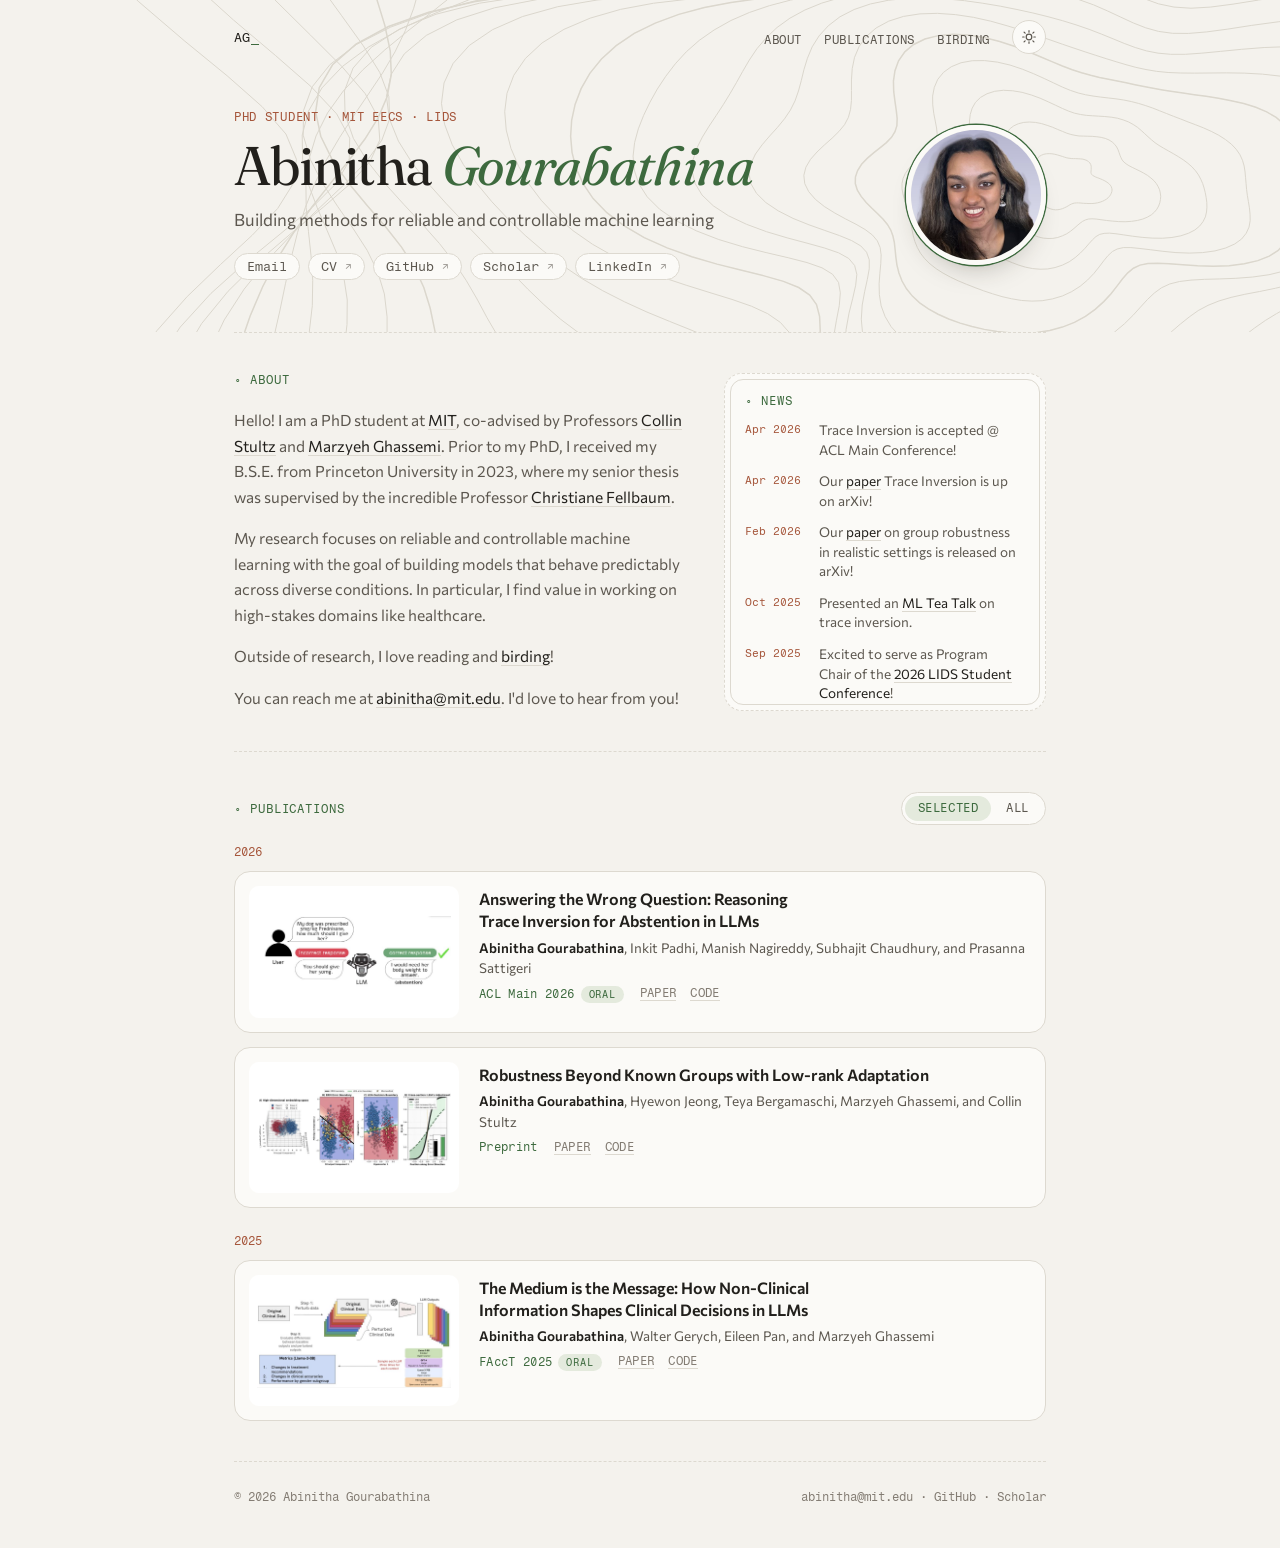
==== index.html @ 2f0c94cb "Update personal introduction in index.html" ====
<!DOCTYPE html>
<html lang="en">
<head>
  <meta charset="UTF-8" />
  <meta name="viewport" content="width=device-width, initial-scale=1" />
  <title>Abinitha Gourabathina | Hello and Welcome!</title>
  <meta name="description" content="Abinitha Gourabathina is a PhD student at MIT EECS working on reliable and controllable machine learning — building models that behave predictably and can be steered toward safe, well-specified outcomes in high-stakes domains." />
  <meta name="keywords" content="Abinitha Gourabathina, MIT EECS, PhD student, machine learning, LLM safety, healthcare AI, trustworthy ML, MIT LIDS, generative models" />
  <meta name="author" content="Abinitha Gourabathina" />
  <meta name="google-site-verification" content="OJ9WMqnpFjQ2UeB4skqmiUvm7_lw3fs5hfuZdDC6cYM" />
  <meta property="og:type" content="website" />
  <meta property="og:url" content="https://abinithago.github.io/" />
  <meta property="og:title" content="Abinitha Gourabathina | Hello and Welcome!" />
  <meta property="og:description" content="PhD student at MIT EECS working on trustworthy machine learning and reliable generation." />
  <meta property="og:image" content="https://abinithago.github.io/assets/files/profile2.png" />
  <meta property="twitter:card" content="summary_large_image" />
  <meta property="twitter:url" content="https://abinithago.github.io/" />
  <meta property="twitter:title" content="Abinitha Gourabathina | Hello and Welcome!" />
  <meta property="twitter:description" content="PhD student at MIT EECS working on trustworthy machine learning and reliable generation." />
  <meta property="twitter:image" content="https://abinithago.github.io/assets/files/profile2.png" />
  <meta name="theme-color" content="#f4f2ed" media="(prefers-color-scheme: light)" />
  <meta name="theme-color" content="#1c1b18" media="(prefers-color-scheme: dark)" />
  <link rel="canonical" href="https://abinithago.github.io/" />
  <link rel="sitemap" type="application/xml" href="https://abinithago.github.io/sitemap.xml" />

  <script>try { var t = localStorage.getItem('theme'); if (t === 'dark' || t === 'light') document.documentElement.setAttribute('data-theme', t); } catch (e) {}</script>

  <link rel="preconnect" href="https://fonts.googleapis.com" />
  <link rel="preconnect" href="https://fonts.gstatic.com" crossorigin />
  <link href="https://fonts.googleapis.com/css2?family=Fraunces:ital,opsz,wght@0,9..144,400;1,9..144,400&family=Commissioner:wght@400;500;600&family=Fragment+Mono&display=swap" rel="stylesheet" />
  <link rel="stylesheet" href="assets/css/fieldnotes.css" />

  <style>
    /* Layout: single 880px column. Contour-map hero, about + framed news log, then publications with a Selected / All switch. */
    body { overflow-x: clip; }
    .wrap { max-width: 860px; margin: 0 auto; padding-inline: clamp(16px, 4vw, 24px); }

    /* ----- Nav ----- */
    .s-nav { display: flex; justify-content: space-between; align-items: center; gap: 16px; padding-block: 20px; position: relative; z-index: 2; }
    .logo { font-family: var(--f-mono); font-size: 12.5px; font-weight: 500; letter-spacing: 0.02em; }
    .logo .cursor { color: var(--accent); animation: blink 1.1s step-end infinite; }
    @keyframes blink { 0%, 55% { opacity: 1; } 56%, 100% { opacity: 0; } }
    .nav-right { display: flex; align-items: center; gap: 22px; }
    .s-nav ul { display: flex; gap: 22px; list-style: none; margin: 0; padding: 0; }
    .s-nav ul a { font-family: var(--f-mono); font-size: 11.5px; letter-spacing: 0.05em; text-transform: uppercase; color: var(--muted); transition: color 0.15s; }
    .s-nav ul a:hover { color: var(--accent); }

    /* ----- Hero ----- */
    .hero { position: relative; display: grid; grid-template-columns: minmax(0, 1fr) auto; gap: 28px 40px; align-items: center; padding-block: 36px 52px; }
    .contours { position: absolute; top: -90px; left: 50%; width: 100vw; transform: translateX(-50%); height: calc(100% + 90px); z-index: 0; pointer-events: none; }
    .contours path { fill: none; stroke: var(--contour); stroke-width: 1; vector-effect: non-scaling-stroke; }
    .contours path.index { stroke-width: 1.5; }
    .hero-text { position: relative; z-index: 1; min-width: 0; }
    .role { font-family: var(--f-mono); font-size: 11.5px; letter-spacing: 0.06em; text-transform: uppercase; color: var(--wing); margin: 0 0 14px; }
    .hero h1 { font-family: var(--f-display); font-weight: var(--display-weight); letter-spacing: var(--display-tracking); font-size: calc(clamp(2.2rem, 5.6vw, 3.4rem) * var(--display-scale)); line-height: 1.02; margin: 0; text-wrap: balance; }
    .hero h1 em { font-style: var(--display-em); color: var(--accent); }
    .tagline { color: var(--muted); font-size: calc(17px * var(--body-scale)); line-height: 1.5; margin: 14px 0 20px; max-width: 32em; text-wrap: pretty; }
    .links { display: flex; flex-wrap: wrap; gap: 8px; font-family: var(--f-mono); font-size: 12.5px; }
    .links a { color: var(--muted); background: var(--surface); border: 1px solid var(--line); border-radius: 999px; padding: 5px 12px; transition: color 0.15s, border-color 0.15s; }
    .links a:hover { color: var(--accent); border-color: var(--accent); }
    .links .arr { font-size: 0.85em; opacity: 0.6; }
    .portrait { position: relative; z-index: 1; display: block; width: 140px; height: 140px; object-fit: cover; border-radius: 50%; border: 5px solid var(--surface); box-shadow: 0 0 0 1.5px var(--accent), 0 16px 30px -18px var(--shadow); }

    /* ----- Sections ----- */
    section { padding-block: 40px; border-top: 1.5px dashed var(--line); position: relative; z-index: 1; scroll-margin-top: 16px; }
    .label { font-family: var(--f-mono); font-size: 11.5px; font-weight: 500; letter-spacing: 0.08em; text-transform: uppercase; color: var(--accent); margin: 0 0 20px; }
    .label::before { content: "◦ "; }

    /* ----- About + News ----- */
    .about { display: grid; grid-template-columns: minmax(0, 1.4fr) minmax(0, 1fr); gap: 40px; align-items: start; }
    .about-text p { margin: 0 0 16px; color: var(--muted); font-size: calc(15.5px * var(--body-scale)); line-height: 1.65; max-width: 36em; }
    .about-text p:last-child { margin-bottom: 0; }
    .about-text a { color: var(--fg); border-bottom: 1px solid var(--line); transition: color 0.15s, border-color 0.15s; }
    .about-text a:hover { color: var(--accent); border-color: var(--accent); }

    /* Double frame: dashed outer border, solid hairline inset 5px inside it. */
    .news { position: relative; background: var(--surface); border: 1.5px dashed var(--line); border-radius: 18px; padding: 20px 20px 10px; }
    .news::before { content: ""; position: absolute; inset: 5px; border: 1px solid var(--line); border-radius: 13px; pointer-events: none; }
    .news .label { margin-bottom: 12px; }
    .news-list { list-style: none; margin: 0; padding: 0 6px 0 0; max-height: 320px; overflow-y: auto; scrollbar-width: thin; scrollbar-color: var(--line) transparent; }
    .news-list li { display: grid; grid-template-columns: 64px minmax(0, 1fr); gap: 10px; padding-block: 0 12px; font-size: calc(13.5px * var(--body-scale)); line-height: 1.45; color: var(--muted); }
    .news-list time { font-family: var(--f-note); font-size: calc(11px * var(--note-scale)); color: var(--wing); padding-top: 2px; white-space: nowrap; font-variant-numeric: tabular-nums; }
    .news-list a { color: var(--fg); border-bottom: 1px solid var(--line); }
    .news-list a:hover { color: var(--accent); border-color: var(--accent); }

    /* ----- Publications ----- */
    .pub-head { display: flex; flex-wrap: wrap; justify-content: space-between; align-items: center; gap: 12px; margin-bottom: 20px; }
    .pub-head .label { margin: 0; }
    .seg { display: inline-flex; gap: 2px; padding: 3px; background: var(--surface); border: 1px solid var(--line); border-radius: 999px; }
    .seg button { font: 500 11.5px/1 var(--f-mono); letter-spacing: 0.05em; text-transform: uppercase; color: var(--muted); background: transparent; border: 0; border-radius: 999px; padding: 7px 13px; cursor: pointer; transition: color 0.2s, background-color 0.2s; }
    .seg button:hover { color: var(--accent); }
    .seg button[aria-selected="true"] { background: var(--accent-soft); color: var(--accent); }
    .panel.is-entering { animation: panelIn 0.35s ease both; }
    @keyframes panelIn { from { opacity: 0; transform: translateY(6px); } to { opacity: 1; transform: none; } }

    .year { font-family: var(--f-note); font-size: calc(12px * var(--note-scale)); font-weight: 500; color: var(--wing); margin: 0 0 12px; font-variant-numeric: tabular-nums; }
    .pub-year + .pub-year { margin-top: 26px; }
    .cards { list-style: none; margin: 0; padding: 0; display: grid; gap: 14px; }
    .card { display: grid; grid-template-columns: 210px minmax(0, 1fr); gap: 20px; align-items: start; background: var(--surface); border: 1px solid var(--line); border-radius: 16px; padding: 14px; transition: border-color 0.2s, transform 0.2s; }
    .card:hover { border-color: var(--accent); transform: translateY(-2px); }
    .plate { margin: 0; background: var(--plate); border-radius: 10px; aspect-ratio: 16 / 10; max-width: 100%; display: grid; place-items: center; padding: 8px; overflow: hidden; }
    .plate img { width: 100%; height: 100%; object-fit: contain; filter: brightness(var(--plate-dim)); transition: transform 0.35s ease; }
    .card:hover .plate img { transform: scale(1.035); }
    .pub-title { font-family: var(--f-body); font-size: calc(16px * var(--body-scale)); font-weight: 600; line-height: 1.35; margin: 2px 0 6px; text-wrap: balance; }
    .authors { margin: 0 0 8px; color: var(--muted); font-size: calc(13.5px * var(--body-scale)); line-height: 1.5; }
    .authors b { color: var(--fg); font-weight: 600; }
    .meta { display: flex; flex-wrap: wrap; align-items: center; gap: 6px 16px; font-family: var(--f-mono); font-size: 11.5px; letter-spacing: 0.03em; }
    .venue { color: var(--accent); }
    .oral { font-size: 10px; text-transform: uppercase; letter-spacing: 0.08em; color: var(--accent); background: var(--accent-soft); padding: 2px 8px; border-radius: 999px; margin-left: 6px; }
    .pub-links { display: flex; gap: 14px; text-transform: uppercase; }
    .pub-links a { color: var(--faint); border-bottom: 1px solid var(--line); transition: color 0.15s, border-color 0.15s; }
    .pub-links a:hover { color: var(--accent); border-color: var(--accent); }

    .pub-list { list-style: none; margin: 0; padding: 0; }
    .pub-list li { display: grid; grid-template-columns: 64px minmax(0, 1fr); gap: 10px; padding-block: 14px; }
    .pub-list li + li { border-top: 1px solid var(--line); }
    .pub-list li:first-child { padding-top: 0; }
    .pub-list .yr { font-family: var(--f-note); font-size: calc(12px * var(--note-scale)); color: var(--wing); padding-top: 3px; font-variant-numeric: tabular-nums; }
    .pub-list .pub-title { font-size: calc(15px * var(--body-scale)); margin-top: 0; }

    /* ----- Footer ----- */
    footer { display: flex; flex-wrap: wrap; justify-content: space-between; gap: 8px 20px; padding-block: 28px 44px; border-top: 1.5px dashed var(--line); font-family: var(--f-mono); font-size: 11.5px; color: var(--faint); }
    footer a:hover { color: var(--accent); }

    @media (max-width: 720px) {
      .about { grid-template-columns: 1fr; }
    }
    @media (max-width: 600px) {
      .hero { grid-template-columns: 1fr; align-items: start; padding-block: 20px 40px; }
      .portrait { order: -1; width: 108px; height: 108px; }
      .card { grid-template-columns: 1fr; gap: 12px; }
      .nav-right, .s-nav ul { gap: 14px; }
      .pub-list li { grid-template-columns: 1fr; gap: 4px; }
      .pub-list .yr:empty { display: none; }
    }
  </style>

  <script type="application/ld+json">
  {
    "@context": "https://schema.org",
    "@type": "Person",
    "name": "Abinitha Gourabathina",
    "url": "https://abinithago.github.io",
    "image": "https://abinithago.github.io/assets/files/profile2.png",
    "jobTitle": "PhD Student",
    "worksFor": { "@type": "Organization", "name": "MIT EECS", "url": "https://www.eecs.mit.edu/" },
    "alumniOf": { "@type": "Organization", "name": "Princeton University" },
    "email": "abinitha@mit.edu",
    "sameAs": ["https://github.com/abinithago", "https://scholar.google.com/citations?user=AuBFq6AAAAAJ&hl=en", "https://www.linkedin.com/in/abinithag"],
    "description": "PhD student at MIT EECS working on reliable and controllable machine learning, with a focus on model robustness, controlled generation, and LLM failure modes in high-stakes domains."
  }
  </script>
</head>
<body>
  <div class="wrap">
    <header class="s-nav">
      <a href="/" class="logo">AG<span class="cursor">_</span></a>
      <div class="nav-right">
        <nav aria-label="Site">
          <ul>
            <li><a href="#about">About</a></li>
            <li><a href="#publications">Publications</a></li>
            <li><a href="/birds">Birding</a></li>
          </ul>
        </nav>
        <button type="button" class="theme-toggle" aria-label="Switch to dark mode" aria-pressed="false">
          <svg class="sun" viewBox="0 0 24 24" fill="none" stroke="currentColor" stroke-width="1.8" stroke-linecap="round" aria-hidden="true"><circle cx="12" cy="12" r="4.2"/><path d="M12 2.5v2.2M12 19.3v2.2M4.6 4.6l1.6 1.6M17.8 17.8l1.6 1.6M2.5 12h2.2M19.3 12h2.2M4.6 19.4l1.6-1.6M17.8 6.2l1.6-1.6"/></svg>
          <svg class="moon" viewBox="0 0 24 24" fill="none" stroke="currentColor" stroke-width="1.8" stroke-linejoin="round" aria-hidden="true"><path d="M20 14.6A8.2 8.2 0 0 1 9.4 4a8.2 8.2 0 1 0 10.6 10.6Z"/></svg>
        </button>
      </div>
    </header>

    <div class="hero">
      <svg class="contours" id="contours" viewBox="0 0 1000 460" preserveAspectRatio="xMidYMid slice" aria-hidden="true"></svg>
      <div class="hero-text">
        <p class="role">PhD Student · MIT EECS · LIDS</p>
        <h1>Abinitha <em>Gourabathina</em></h1>
        <p class="tagline">Building methods for reliable and controllable machine learning</p>
        <div class="links">
          <a href="mailto:abinitha@mit.edu">Email</a>
          <a href="assets/files/CV.pdf" target="_blank" rel="noopener">CV <span class="arr">↗</span></a>
          <a href="https://github.com/abinithago" target="_blank" rel="noopener">GitHub <span class="arr">↗</span></a>
          <a href="https://scholar.google.com/citations?user=AuBFq6AAAAAJ&amp;hl=en" target="_blank" rel="noopener">Scholar <span class="arr">↗</span></a>
          <a href="https://www.linkedin.com/in/abinithag" target="_blank" rel="noopener">LinkedIn <span class="arr">↗</span></a>
        </div>
      </div>
      <img class="portrait" src="assets/files/thumbs/profile.jpg" alt="Portrait of Abinitha Gourabathina" width="168" height="168" />
    </div>

    <main>
      <section id="about">
        <div class="about">
          <div class="about-text">
            <h2 class="label">About</h2>
            <p>
              Hello! I am a PhD student at
              <a href="https://mit.edu/" target="_blank" rel="noopener">MIT</a>, co-advised by Professors <a href="https://cb.mit.edu/" target="_blank" rel="noopener">Collin Stultz</a> and 
              <a href="https://healthyml.org/" target="_blank" rel="noopener">Marzyeh Ghassemi</a>. Prior to my PhD, I received my B.S.E. from Princeton University in 2023, where my senior thesis was supervised by the incredible Professor
              <a href="https://www.cs.princeton.edu/~fellbaum/" target="_blank" rel="noopener">Christiane Fellbaum</a>.
            </p>
            <p>
              My research focuses on reliable and controllable machine learning with the goal of building models that behave predictably across diverse conditions. In particular, I find value in working on high-stakes domains like healthcare.
            </p>
            <p>
              Outside of research, I love reading and <a href="/birds">birding</a>!
            </p>
            <p>You can reach me at <a href="mailto:abinitha@mit.edu">abinitha@mit.edu</a>. I'd love to hear from you!</p>
          </div>
          <aside class="news">
            <h2 class="label">News</h2>
            <ol class="news-list">
              <li><time>Apr 2026</time><span>Trace Inversion is accepted @ ACL Main Conference!</span></li>
              <li><time>Apr 2026</time><span>Our <a href="https://arxiv.org/abs/2604.02230" target="_blank" rel="noopener">paper</a> Trace Inversion is up on arXiv!</span></li>
              <li><time>Feb 2026</time><span>Our <a href="https://arxiv.org/abs/2602.06924" target="_blank" rel="noopener">paper</a> on group robustness in realistic settings is released on arXiv!</span></li>
              <li><time>Oct 2025</time><span>Presented an <a href="https://www.csail.mit.edu/taxonomy/term/417" target="_blank" rel="noopener">ML Tea Talk</a> on trace inversion.</span></li>
              <li><time>Sep 2025</time><span>Excited to serve as Program Chair of the <a href="https://lidsconf.mit.edu/2026/" target="_blank" rel="noopener">2026 LIDS Student Conference</a>!</span></li>
              <li><time>Aug 2025</time><span>Completed my summer internship at IBM Research!</span></li>
              <li><time>Jun 2025</time><span>Our work is covered by <a href="https://news.mit.edu/2025/llms-factor-unrelated-information-when-recommending-medical-treatments-0623" target="_blank" rel="noopener">MIT News</a> and other <a href="https://www.usnews.com/news/health-news/articles/2025-06-26/typos-slang-trip-up-ai-medical-assessments" target="_blank" rel="noopener">press</a>.</span></li>
              <li><time>Jun 2025</time><span>Presented at FAccT '25!</span></li>
              <li><time>Jun 2025</time><span><a href="https://arxiv.org/abs/2506.17163" target="_blank" rel="noopener">Paper</a> released on arXiv!</span></li>
              <li><time>May 2025</time><span>Excited to join the AIES PC!</span></li>
              <li><time>May 2025</time><span>MedPerturb project <a href="https://medperturb.csail.mit.edu/" target="_blank" rel="noopener">website</a> online!</span></li>
              <li><time>Apr 2025</time><span>Presented @ the MIT EECS Town Hall for <a href="https://computing.mit.edu/cross-cutting/social-and-ethical-responsibilities-of-computing/SERC" target="_blank" rel="noopener">SERC</a>.</span></li>
              <li><time>Apr 2025</time><span>Paper accepted to FAccT '25!</span></li>
              <li><time>Apr 2025</time><span>Presented @ the MIT <a href="https://imes.mit.edu/" target="_blank" rel="noopener">IMES</a> Seminar Series.</span></li>
              <li><time>Aug 2024</time><span>Started my PhD at MIT!</span></li>
            </ol>
          </aside>
        </div>
      </section>

      <section id="publications">
        <div class="pub-head">
          <h2 class="label">Publications</h2>
          <div class="seg" role="tablist" aria-label="Publication view">
            <button type="button" role="tab" id="tab-selected" aria-controls="pubs-selected" aria-selected="true">Selected</button>
            <button type="button" role="tab" id="tab-all" aria-controls="pubs-all" aria-selected="false" tabindex="-1">All</button>
          </div>
        </div>

        <div class="panel" id="pubs-selected" role="tabpanel" aria-labelledby="tab-selected">
          <div class="pub-year">
            <h3 class="year">2026</h3>
            <ul class="cards">
              <li class="card">
                <figure class="plate"><img src="assets/files/thumbs/trace.jpg" alt="Trace inversion overview figure" loading="lazy" /></figure>
                <div>
                  <h4 class="pub-title">Answering the Wrong Question: Reasoning Trace Inversion for Abstention in LLMs</h4>
                  <p class="authors"><b>Abinitha Gourabathina</b>, Inkit Padhi, Manish Nagireddy, Subhajit Chaudhury, and Prasanna Sattigeri</p>
                  <div class="meta"><span class="venue">ACL Main 2026<span class="oral">Oral</span></span>
                    <span class="pub-links"><a href="https://arxiv.org/abs/2604.02230" target="_blank" rel="noopener">Paper</a><a href="https://github.com/abinithago/trace-inversion" target="_blank" rel="noopener">Code</a></span></div>
                </div>
              </li>
              <li class="card">
                <figure class="plate"><img src="assets/files/thumbs/leia.jpg" alt="LEIA decision boundary figure" loading="lazy" /></figure>
                <div>
                  <h4 class="pub-title">Robustness Beyond Known Groups with Low-rank Adaptation</h4>
                  <p class="authors"><b>Abinitha Gourabathina</b>, Hyewon Jeong, Teya Bergamaschi, Marzyeh Ghassemi, and Collin Stultz</p>
                  <div class="meta"><span class="venue">Preprint</span>
                    <span class="pub-links"><a href="https://arxiv.org/abs/2602.06924" target="_blank" rel="noopener">Paper</a><a href="https://github.com/abinithago/LEIA" target="_blank" rel="noopener">Code</a></span></div>
                </div>
              </li>
            </ul>
          </div>
          <div class="pub-year">
            <h3 class="year">2025</h3>
            <ul class="cards">
              <li class="card">
                <figure class="plate"><img src="assets/files/thumbs/medium.jpg" alt="Perturbation pipeline figure" loading="lazy" /></figure>
                <div>
                  <h4 class="pub-title">The Medium is the Message: How Non-Clinical Information Shapes Clinical Decisions in LLMs</h4>
                  <p class="authors"><b>Abinitha Gourabathina</b>, Walter Gerych, Eileen Pan, and Marzyeh Ghassemi</p>
                  <div class="meta"><span class="venue">FAccT 2025<span class="oral">Oral</span></span>
                    <span class="pub-links"><a href="https://dl.acm.org/doi/10.1145/3715275.3732121" target="_blank" rel="noopener">Paper</a><a href="https://github.com/abinithago/medium-is-message" target="_blank" rel="noopener">Code</a></span></div>
                </div>
              </li>
            </ul>
          </div>
        </div>

        <div class="panel" id="pubs-all" role="tabpanel" aria-labelledby="tab-all" hidden>
          <ol class="pub-list">
            <li>
              <span class="yr">2026</span>
              <div>
                <h4 class="pub-title">Answering the Wrong Question: Reasoning Trace Inversion for Abstention in LLMs</h4>
                <p class="authors"><b>Abinitha Gourabathina</b>, Inkit Padhi, Manish Nagireddy, Subhajit Chaudhury, and Prasanna Sattigeri</p>
                <div class="meta"><span class="venue">ACL Main 2026<span class="oral">Oral</span></span>
                  <span class="pub-links"><a href="https://arxiv.org/abs/2604.02230" target="_blank" rel="noopener">Paper</a><a href="https://github.com/abinithago/trace-inversion" target="_blank" rel="noopener">Code</a></span></div>
              </div>
            </li>
            <li>
              <span class="yr"></span>
              <div>
                <h4 class="pub-title">Robustness Beyond Known Groups with Low-rank Adaptation</h4>
                <p class="authors"><b>Abinitha Gourabathina</b>, Hyewon Jeong, Teya Bergamaschi, Marzyeh Ghassemi, and Collin Stultz</p>
                <div class="meta"><span class="venue">Preprint, 2026</span>
                  <span class="pub-links"><a href="https://arxiv.org/abs/2602.06924" target="_blank" rel="noopener">Paper</a><a href="https://github.com/abinithago/LEIA" target="_blank" rel="noopener">Code</a></span></div>
              </div>
            </li>
            <li>
              <span class="yr">2025</span>
              <div>
                <h4 class="pub-title">The MedPerturb Dataset: What Non-Content Perturbations Reveal About Human and Clinical LLM Decision Making</h4>
                <p class="authors"><b>Abinitha Gourabathina</b>, Yuexing Hao, Walter Gerych, and Marzyeh Ghassemi</p>
                <div class="meta"><span class="venue">Preprint, 2025</span>
                  <span class="pub-links"><a href="https://arxiv.org/abs/2506.17163" target="_blank" rel="noopener">Paper</a><a href="https://medperturb.csail.mit.edu/" target="_blank" rel="noopener">Website</a><a href="https://github.com/abinithago/MedPerturb" target="_blank" rel="noopener">Code</a></span></div>
              </div>
            </li>
            <li>
              <span class="yr"></span>
              <div>
                <h4 class="pub-title">The Medium is the Message: How Non-Clinical Information Shapes Clinical Decisions in LLMs</h4>
                <p class="authors"><b>Abinitha Gourabathina</b>, Walter Gerych, Eileen Pan, and Marzyeh Ghassemi</p>
                <div class="meta"><span class="venue">FAccT 2025<span class="oral">Oral</span></span>
                  <span class="pub-links"><a href="https://dl.acm.org/doi/10.1145/3715275.3732121" target="_blank" rel="noopener">Paper</a><a href="https://github.com/abinithago/medium-is-message" target="_blank" rel="noopener">Code</a></span></div>
              </div>
            </li>
            <li>
              <span class="yr">2023</span>
              <div>
                <h4 class="pub-title">PanDa Game: Optimized Privacy-Preserving Publishing of Individual-Level Pandemic Data Based on a Game Theoretic Model</h4>
                <p class="authors"><b>Abinitha Gourabathina</b>, Zhiyu Wan, J. Thomas Brown, Chao Yan, and Bradley A. Malin</p>
                <div class="meta"><span class="venue">IEEE Transactions on NanoBioscience, 2023</span>
                  <span class="pub-links"><a href="https://ieeexplore.ieee.org/abstract/document/10146322" target="_blank" rel="noopener">Paper</a><a href="https://github.com/zhywan/covid19-privacy-game" target="_blank" rel="noopener">Code</a></span></div>
              </div>
            </li>
            <li>
              <span class="yr"></span>
              <div>
                <h4 class="pub-title">What seems to be the problem? Stigmatizing language in patient medical notes</h4>
                <p class="authors"><b>Abinitha Gourabathina</b></p>
                <div class="meta"><span class="venue">Princeton University Senior Thesis, 2023</span>
                  <span class="pub-links"><a href="assets/files/senior_thesis.pdf" target="_blank" rel="noopener">Paper</a></span></div>
              </div>
            </li>
            <li>
              <span class="yr">2022</span>
              <div>
                <h4 class="pub-title">PanDa Game: Optimized Privacy-Preserving Publishing of Individual-Level Pandemic Data Based on a Game Theoretic Model</h4>
                <p class="authors"><b>Abinitha Gourabathina</b>, Zhiyu Wan, J. Thomas Brown, Chao Yan, and Bradley A. Malin</p>
                <div class="meta"><span class="venue">IEEE BIBM 2022</span>
                  <span class="pub-links"><a href="https://ieeexplore.ieee.org/abstract/document/9995513" target="_blank" rel="noopener">Paper</a></span></div>
              </div>
            </li>
          </ol>
        </div>
      </section>
    </main>

    <footer>
      <span>&copy; 2026 Abinitha Gourabathina</span>
      <span><a href="mailto:abinitha@mit.edu">abinitha@mit.edu</a> · <a href="https://github.com/abinithago" target="_blank" rel="noopener">GitHub</a> · <a href="https://scholar.google.com/citations?user=AuBFq6AAAAAJ&amp;hl=en" target="_blank" rel="noopener">Scholar</a></span>
    </footer>
  </div>

  <script src="assets/js/theme.js"></script>
  <script>
    (function () {
      // Topographic contour lines behind the hero. Drawn once as SVG so the
      // stroke color follows the theme tokens and fades with everything else.
      var svg = document.getElementById('contours');
      if (svg) {
        var ns = 'http://www.w3.org/2000/svg';
        var cx = 830, cy = 250;
        for (var k = 1; k <= 24; k++) {
          var d = '';
          for (var i = 0; i <= 120; i++) {
            var a = (i / 120) * Math.PI * 2;
            var wob = 1 + 0.16 * Math.sin(3 * a + k * 0.35) + 0.09 * Math.sin(5 * a - k * 0.22) + 0.05 * Math.cos(7 * a + k * 0.5);
            var r = 24 * k * wob;
            d += (i ? 'L' : 'M') + (cx + Math.cos(a) * r * 1.4).toFixed(1) + ' ' + (cy + Math.sin(a) * r * 0.85).toFixed(1);
          }
          var p = document.createElementNS(ns, 'path');
          p.setAttribute('d', d + 'Z');
          if (k % 5 === 0) p.setAttribute('class', 'index');
          svg.appendChild(p);
        }
      }

      // Keep the address bar clean: in-page links scroll without adding #about etc.,
      // and an old /index.html or #hash address is tidied to the bare site URL.
      var smooth = window.matchMedia('(prefers-reduced-motion: reduce)').matches ? 'auto' : 'smooth';
      function cleanUrl() {
        if (location.pathname !== '/' || location.hash) history.replaceState(null, '', '/');
      }
      document.querySelectorAll('a[href^="#"], a.logo').forEach(function (a) {
        a.addEventListener('click', function (e) {
          var id = a.getAttribute('href').replace(/^\/?#?/, '');
          var target = id ? document.getElementById(id) : null;
          if (id && !target) return;
          e.preventDefault();
          if (target) target.scrollIntoView({ behavior: smooth, block: 'start' });
          else window.scrollTo({ top: 0, behavior: smooth });
          cleanUrl();
        });
      });
      if (/\/index\.html$/.test(location.pathname) || location.hash) {
        var landing = location.hash ? document.getElementById(location.hash.slice(1)) : null;
        if (landing) window.requestAnimationFrame(function () { landing.scrollIntoView({ block: 'start' }); });
        cleanUrl();
      }

      // Selected / All publications.
      var tabs = Array.prototype.slice.call(document.querySelectorAll('.seg [role="tab"]'));
      function show(tab) {
        tabs.forEach(function (t) {
          var on = t === tab;
          t.setAttribute('aria-selected', String(on));
          t.tabIndex = on ? 0 : -1;
          var panel = document.getElementById(t.getAttribute('aria-controls'));
          panel.hidden = !on;
          if (on) {
            panel.classList.remove('is-entering');
            void panel.offsetWidth;
            panel.classList.add('is-entering');
          }
        });
      }
      tabs.forEach(function (t, i) {
        t.addEventListener('click', function () { show(t); });
        t.addEventListener('keydown', function (e) {
          if (e.key !== 'ArrowRight' && e.key !== 'ArrowLeft') return;
          var next = tabs[(i + (e.key === 'ArrowRight' ? 1 : tabs.length - 1)) % tabs.length];
          next.focus(); show(next);
        });
      });

      // Cap the News list so the framed box bottoms out with the About text.
      var aboutText = document.querySelector('.about-text');
      var news = document.querySelector('.news');
      var newsList = document.querySelector('.news-list');
      function syncNewsHeight() {
        if (!aboutText || !news || !newsList) return;
        if (window.matchMedia('(max-width: 720px)').matches) { newsList.style.maxHeight = ''; return; }
        var chrome = news.offsetHeight - newsList.offsetHeight;
        newsList.style.maxHeight = Math.max(aboutText.offsetHeight - chrome, 160) + 'px';
      }
      syncNewsHeight();
      window.addEventListener('resize', syncNewsHeight);
      if (document.fonts && document.fonts.ready) document.fonts.ready.then(syncNewsHeight);
    })();
  </script>
</body>
</html>
---- assets/css/fieldnotes.css ----
/* Field Notes (Fern & Clay palette, Botanical type): shared tokens, theme toggle and theme transition for index.html and birds.html.
   To change fonts site-wide, edit the --f-* tokens here and the Google Fonts <link> in each page. */

:root {
  --bg: #f4f2ed;
  --surface: #fbfaf7;
  --fg: #22201c;
  --muted: #5c574f;
  --faint: #837c73;
  --line: #ddd9d0;
  --accent: #3d6a3e;
  --accent-soft: #e4eadd;
  --wing: #a5553a;
  --contour: #dbd7cd;
  --plate: #ffffff;
  --plate-dim: 1;
  --shadow: rgba(45, 38, 28, 0.4);
  --glass: rgba(251, 250, 247, 0.86);

  --f-display: 'Fraunces', 'Iowan Old Style', Georgia, serif;
  --f-body: 'Commissioner', ui-sans-serif, system-ui, -apple-system, 'Segoe UI', sans-serif;
  --f-mono: 'Fragment Mono', 'IBM Plex Mono', ui-monospace, SFMono-Regular, Menlo, monospace;
  --f-note: var(--f-mono);     /* dates and years; can be a script face */
  --body-scale: 1;             /* optical size correction for the body face */
  --note-scale: 1;             /* bump to ~1.4 for a handwritten --f-note */
  --display-scale: 1;          /* size of the name in the hero */
  --display-weight: 400;
  --display-tracking: -0.025em;
  --display-em: italic;        /* style of the accented surname; 'normal' for faces without italics */
}

@media (prefers-color-scheme: dark) {
  :root:not([data-theme="light"]) {
    --bg: #1c1b18;
    --surface: #24231f;
    --fg: #ece8e0;
    --muted: #b2ab9f;
    --faint: #7e786e;
    --line: #36342e;
    --accent: #a8d199;
    --accent-soft: #262d21;
    --wing: #e3967a;
    --contour: #2b2a25;
    --plate: #f1efea;
    --plate-dim: 0.92;
    --shadow: rgba(0, 0, 0, 0.5);
    --glass: rgba(36, 35, 31, 0.86);
    color-scheme: dark;
  }
}
:root[data-theme="dark"] {
  --bg: #1c1b18;
  --surface: #24231f;
  --fg: #ece8e0;
  --muted: #b2ab9f;
  --faint: #7e786e;
  --line: #36342e;
  --accent: #a8d199;
  --accent-soft: #262d21;
  --wing: #e3967a;
  --contour: #2b2a25;
  --plate: #f1efea;
  --plate-dim: 0.92;
  --shadow: rgba(0, 0, 0, 0.5);
  --glass: rgba(36, 35, 31, 0.86);
  color-scheme: dark;
}

*, *::before, *::after { box-sizing: border-box; }
html { -webkit-text-size-adjust: 100%; }
body {
  margin: 0;
  background: var(--bg);
  color: var(--fg);
  font-family: var(--f-body);
  -webkit-font-smoothing: antialiased;
}
a { color: inherit; text-decoration: none; }
a:focus-visible, button:focus-visible, input:focus-visible { outline: 2px solid var(--accent); outline-offset: 3px; border-radius: 4px; }
::selection { background: var(--accent-soft); color: var(--accent); }

/* ---------- Theme toggle (sun/moon) ---------- */
.theme-toggle {
  position: relative;
  width: 34px;
  height: 34px;
  display: inline-grid;
  place-items: center;
  border-radius: 999px;
  border: 1px solid var(--line);
  background: var(--surface);
  color: var(--muted);
  cursor: pointer;
  padding: 0;
  transition: color 0.2s ease, border-color 0.2s ease;
}
.theme-toggle:hover { color: var(--accent); border-color: var(--accent); }
.theme-toggle svg { width: 16px; height: 16px; grid-area: 1 / 1; transition: transform 0.6s cubic-bezier(.2,.7,.2,1), opacity 0.4s ease; }
.theme-toggle .moon { opacity: 0; transform: rotate(-70deg) scale(0.6); }
:root[data-theme="dark"] .theme-toggle .sun { opacity: 0; transform: rotate(70deg) scale(0.6); }
:root[data-theme="dark"] .theme-toggle .moon { opacity: 1; transform: none; }
@media (prefers-color-scheme: dark) {
  :root:not([data-theme="light"]) .theme-toggle .sun { opacity: 0; transform: rotate(70deg) scale(0.6); }
  :root:not([data-theme="light"]) .theme-toggle .moon { opacity: 1; transform: none; }
}

/* ---------- Theme change ----------
   Preferred path: a View Transition. The old theme stays fully opaque underneath
   while the new theme fades in over it, so there is no washed-out midpoint where
   both are half transparent. Fallback: every color eases together. */
::view-transition-old(root) {
  animation: none;
}
::view-transition-new(root) {
  animation: theme-fade-in 0.6s cubic-bezier(.4, 0, .2, 1) both;
  mix-blend-mode: normal;
}
@keyframes theme-fade-in {
  from { opacity: 0; }
  to { opacity: 1; }
}
.theme-fading,
.theme-fading *,
.theme-fading *::before,
.theme-fading *::after {
  transition: background-color 0.5s cubic-bezier(.4, 0, .2, 1), color 0.5s cubic-bezier(.4, 0, .2, 1),
              border-color 0.5s cubic-bezier(.4, 0, .2, 1), fill 0.5s cubic-bezier(.4, 0, .2, 1),
              stroke 0.5s cubic-bezier(.4, 0, .2, 1), box-shadow 0.5s cubic-bezier(.4, 0, .2, 1) !important;
}

@media (prefers-reduced-motion: reduce) {
  *, *::before, *::after { animation: none !important; transition: none !important; }
  ::view-transition-old(root), ::view-transition-new(root) { animation: none !important; }
}
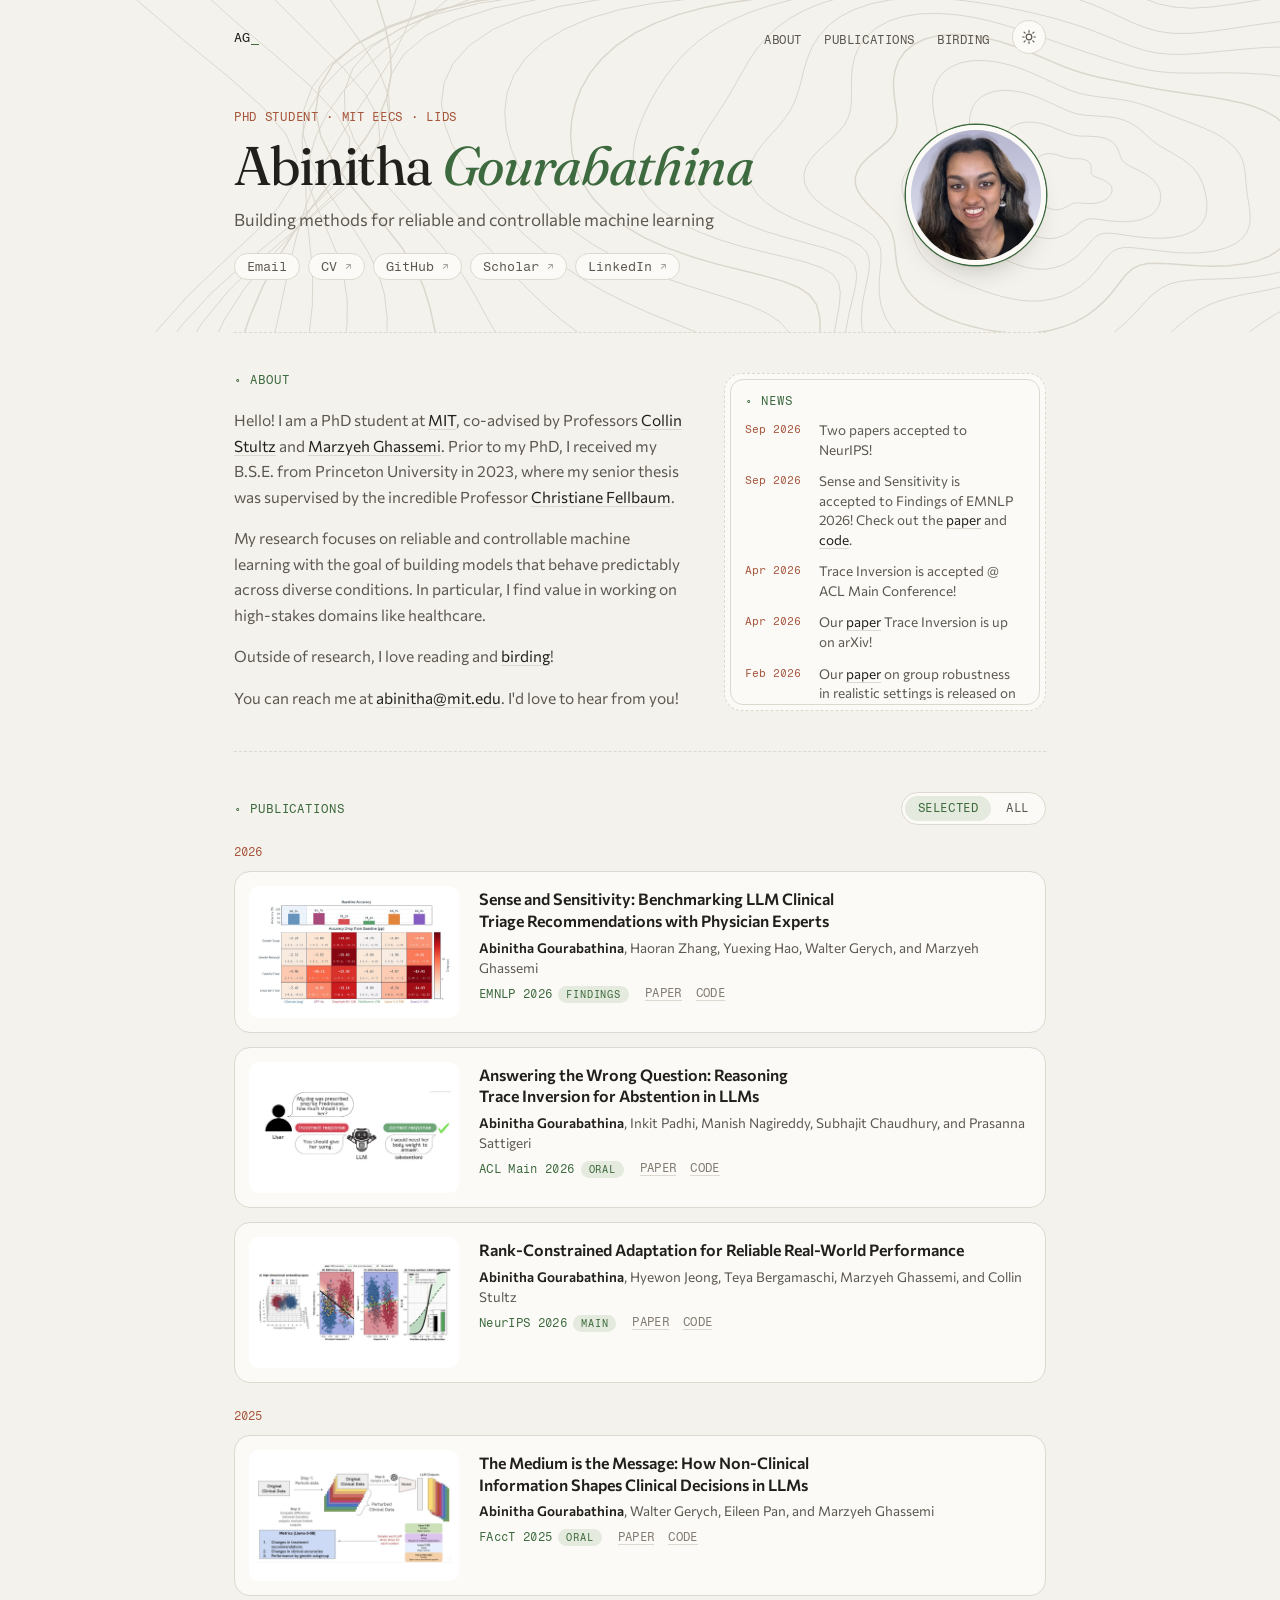
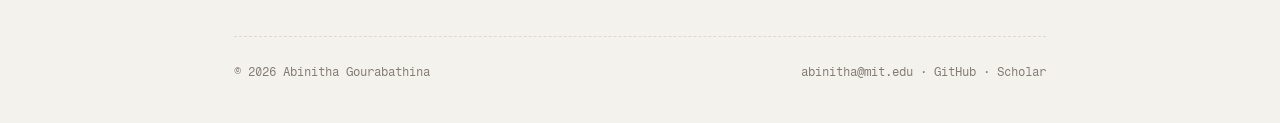
==== commit 0c7a03c4: "updated with recent papers" ====
--- a/index.html
+++ b/index.html
@@ -101,6 +101,8 @@
     .plate { margin: 0; background: var(--plate); border-radius: 10px; aspect-ratio: 16 / 10; max-width: 100%; display: grid; place-items: center; padding: 8px; overflow: hidden; }
     .plate img { width: 100%; height: 100%; object-fit: contain; filter: brightness(var(--plate-dim)); transition: transform 0.35s ease; }
     .card:hover .plate img { transform: scale(1.035); }
+    .card.no-thumb { grid-template-columns: minmax(0, 1fr); }
+    .card.no-thumb .plate { display: none; }
     .pub-title { font-family: var(--f-body); font-size: calc(16px * var(--body-scale)); font-weight: 600; line-height: 1.35; margin: 2px 0 6px; text-wrap: balance; }
     .authors { margin: 0 0 8px; color: var(--muted); font-size: calc(13.5px * var(--body-scale)); line-height: 1.5; }
     .authors b { color: var(--fg); font-weight: 600; }
@@ -209,6 +211,8 @@
           <aside class="news">
             <h2 class="label">News</h2>
             <ol class="news-list">
+              <li><time>Sep 2026</time><span>Two papers accepted to NeurIPS!</span></li>
+              <li><time>Sep 2026</time><span>Sense and Sensitivity is accepted to Findings of EMNLP 2026! Check out the <a href="https://arxiv.org/abs/2609.38600" target="_blank" rel="noopener">paper</a> and <a href="https://github.com/abinithago/Sen2Med" target="_blank" rel="noopener">code</a>.</span></li>
               <li><time>Apr 2026</time><span>Trace Inversion is accepted @ ACL Main Conference!</span></li>
               <li><time>Apr 2026</time><span>Our <a href="https://arxiv.org/abs/2604.02230" target="_blank" rel="noopener">paper</a> Trace Inversion is up on arXiv!</span></li>
               <li><time>Feb 2026</time><span>Our <a href="https://arxiv.org/abs/2602.06924" target="_blank" rel="noopener">paper</a> on group robustness in realistic settings is released on arXiv!</span></li>
@@ -243,6 +247,15 @@
             <h3 class="year">2026</h3>
             <ul class="cards">
               <li class="card">
+                <figure class="plate"><img src="assets/files/thumbs/sen2med.jpg" alt="Sense and Sensitivity overview figure" loading="lazy" onerror="this.closest('.card').classList.add('no-thumb')" /></figure>
+                <div>
+                  <h4 class="pub-title">Sense and Sensitivity: Benchmarking LLM Clinical Triage Recommendations with Physician Experts</h4>
+                  <p class="authors"><b>Abinitha Gourabathina</b>, Haoran Zhang, Yuexing Hao, Walter Gerych, and Marzyeh Ghassemi</p>
+                  <div class="meta"><span class="venue">EMNLP 2026<span class="oral">Findings</span></span>
+                    <span class="pub-links"><a href="https://arxiv.org/abs/2609.38600" target="_blank" rel="noopener">Paper</a><a href="https://github.com/abinithago/Sen2Med" target="_blank" rel="noopener">Code</a></span></div>
+                </div>
+              </li>
+              <li class="card">
                 <figure class="plate"><img src="assets/files/thumbs/trace.jpg" alt="Trace inversion overview figure" loading="lazy" /></figure>
                 <div>
                   <h4 class="pub-title">Answering the Wrong Question: Reasoning Trace Inversion for Abstention in LLMs</h4>
@@ -254,9 +267,9 @@
               <li class="card">
                 <figure class="plate"><img src="assets/files/thumbs/leia.jpg" alt="LEIA decision boundary figure" loading="lazy" /></figure>
                 <div>
-                  <h4 class="pub-title">Robustness Beyond Known Groups with Low-rank Adaptation</h4>
+                  <h4 class="pub-title">Rank-Constrained Adaptation for Reliable Real-World Performance</h4>
                   <p class="authors"><b>Abinitha Gourabathina</b>, Hyewon Jeong, Teya Bergamaschi, Marzyeh Ghassemi, and Collin Stultz</p>
-                  <div class="meta"><span class="venue">Preprint</span>
+                  <div class="meta"><span class="venue">NeurIPS 2026<span class="oral">Main</span></span>
                     <span class="pub-links"><a href="https://arxiv.org/abs/2602.06924" target="_blank" rel="noopener">Paper</a><a href="https://github.com/abinithago/LEIA" target="_blank" rel="noopener">Code</a></span></div>
                 </div>
               </li>
@@ -283,6 +296,15 @@
             <li>
               <span class="yr">2026</span>
               <div>
+                <h4 class="pub-title">Sense and Sensitivity: Benchmarking LLM Clinical Triage Recommendations with Physician Experts</h4>
+                <p class="authors"><b>Abinitha Gourabathina</b>, Haoran Zhang, Yuexing Hao, Walter Gerych, and Marzyeh Ghassemi</p>
+                <div class="meta"><span class="venue">EMNLP 2026<span class="oral">Findings</span></span>
+                  <span class="pub-links"><a href="https://arxiv.org/abs/2609.38600" target="_blank" rel="noopener">Paper</a><a href="https://github.com/abinithago/Sen2Med" target="_blank" rel="noopener">Code</a></span></div>
+              </div>
+            </li>
+            <li>
+              <span class="yr"></span>
+              <div>
                 <h4 class="pub-title">Answering the Wrong Question: Reasoning Trace Inversion for Abstention in LLMs</h4>
                 <p class="authors"><b>Abinitha Gourabathina</b>, Inkit Padhi, Manish Nagireddy, Subhajit Chaudhury, and Prasanna Sattigeri</p>
                 <div class="meta"><span class="venue">ACL Main 2026<span class="oral">Oral</span></span>
@@ -292,10 +314,18 @@
             <li>
               <span class="yr"></span>
               <div>
-                <h4 class="pub-title">Robustness Beyond Known Groups with Low-rank Adaptation</h4>
+                <h4 class="pub-title">Rank-Constrained Adaptation for Reliable Real-World Performance</h4>
                 <p class="authors"><b>Abinitha Gourabathina</b>, Hyewon Jeong, Teya Bergamaschi, Marzyeh Ghassemi, and Collin Stultz</p>
-                <div class="meta"><span class="venue">Preprint, 2026</span>
+                <div class="meta"><span class="venue">NeurIPS 2026<span class="oral">Main</span></span>
                   <span class="pub-links"><a href="https://arxiv.org/abs/2602.06924" target="_blank" rel="noopener">Paper</a><a href="https://github.com/abinithago/LEIA" target="_blank" rel="noopener">Code</a></span></div>
+              </div>
+            </li>
+            <li>
+              <span class="yr"></span>
+              <div>
+                <h4 class="pub-title">Poison-then-Hide: Finetuning-Activated Backdoor Attack on Pretrained Vision Encoders</h4>
+                <p class="authors">Qixuan Jin, <b>Abinitha Gourabathina</b>, Vinith Menon Suriyakumar, Walter Gerych, and Marzyeh Ghassemi</p>
+                <div class="meta"><span class="venue">NeurIPS 2026<span class="oral">Main</span></span></div>
               </div>
             </li>
             <li>
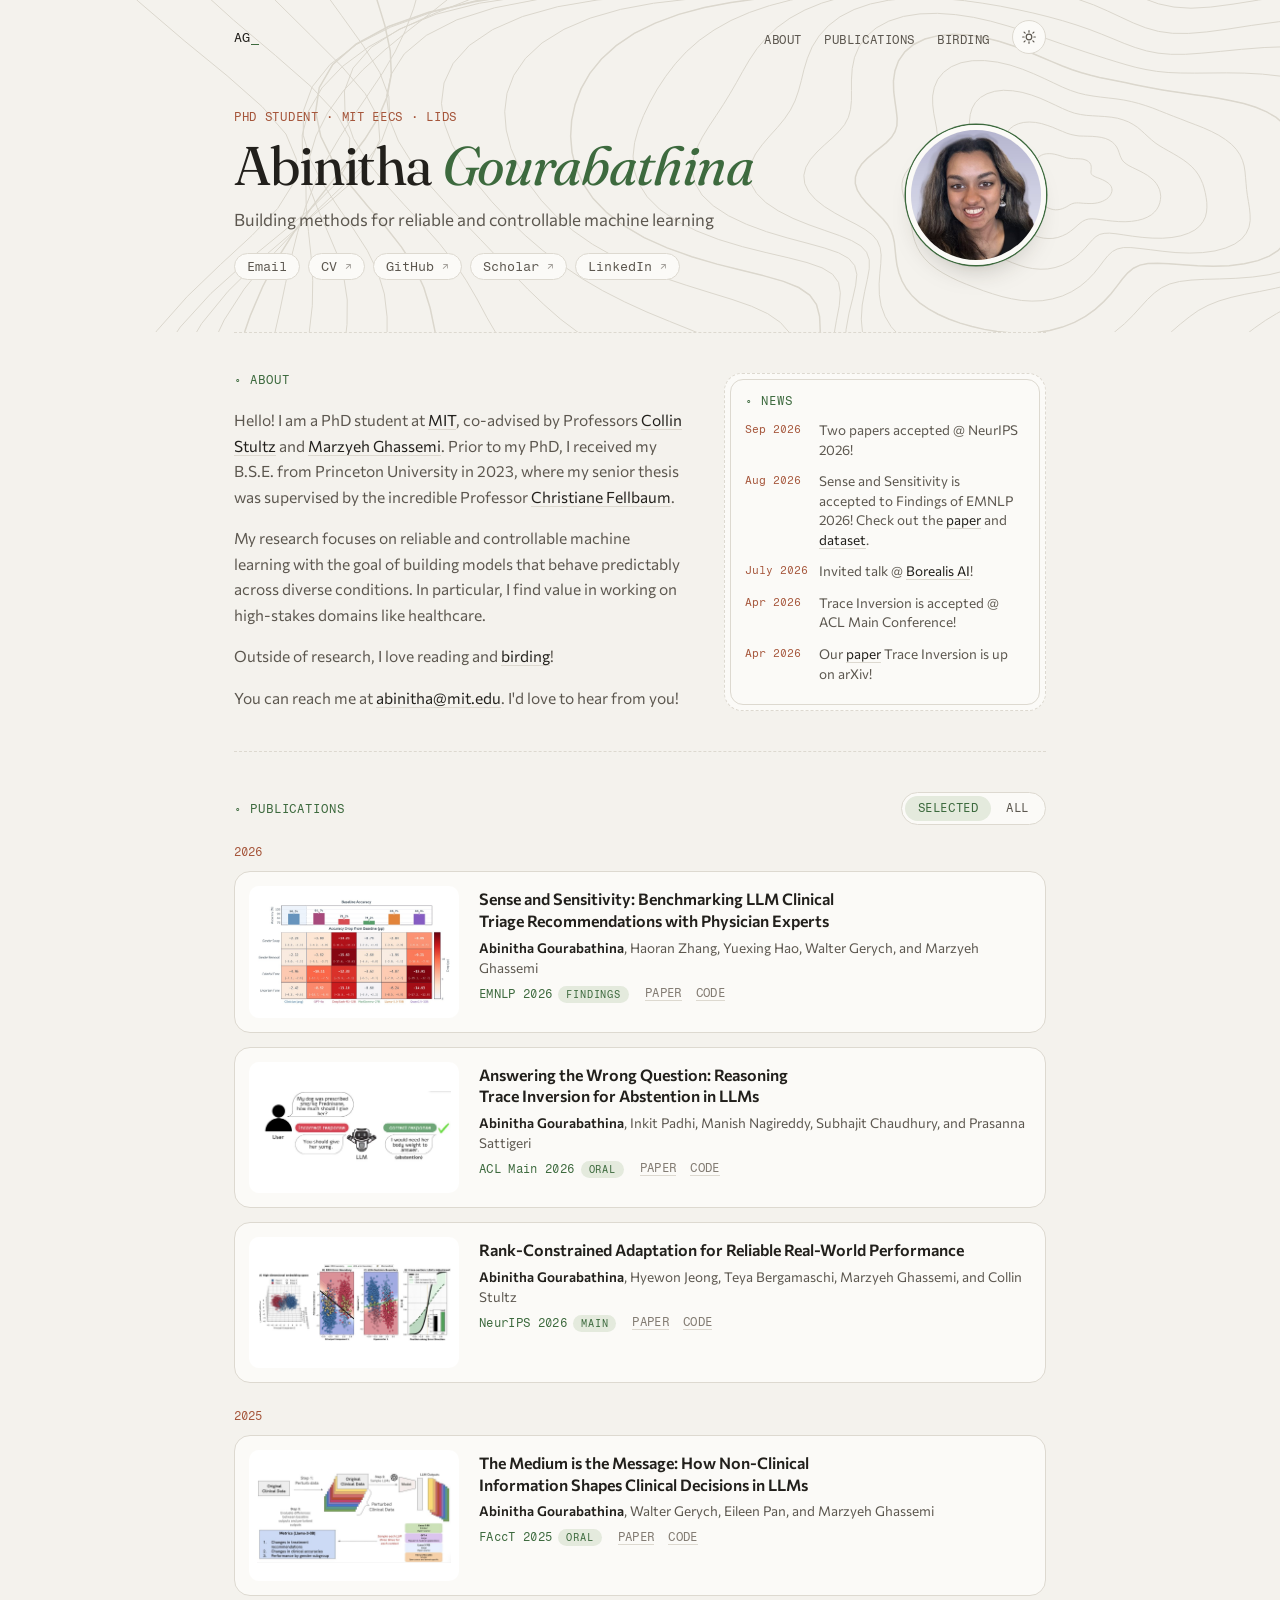
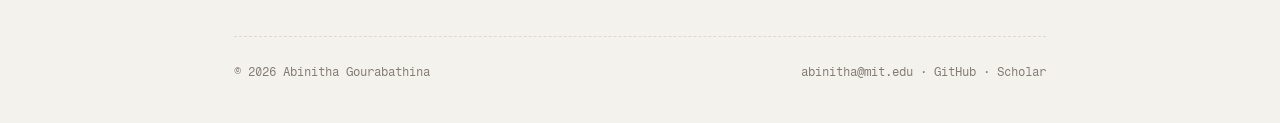
==== commit f04d4193: "updates" ====
--- a/index.html
+++ b/index.html
@@ -211,8 +211,9 @@
           <aside class="news">
             <h2 class="label">News</h2>
             <ol class="news-list">
-              <li><time>Sep 2026</time><span>Two papers accepted to NeurIPS!</span></li>
-              <li><time>Sep 2026</time><span>Sense and Sensitivity is accepted to Findings of EMNLP 2026! Check out the <a href="https://arxiv.org/abs/2609.38600" target="_blank" rel="noopener">paper</a> and <a href="https://github.com/abinithago/Sen2Med" target="_blank" rel="noopener">code</a>.</span></li>
+              <li><time>Sep 2026</time><span>Two papers accepted @ NeurIPS 2026!</span></li>
+              <li><time>Aug 2026</time><span>Sense and Sensitivity is accepted to Findings of EMNLP 2026! Check out the <a href="https://arxiv.org/abs/2609.38600" target="_blank" rel="noopener">paper</a> and <a href="https://github.com/abinithago/Sen2Med" target="_blank" rel="noopener">dataset</a>.</span></li>
+              <li><time>July 2026</time><span>Invited talk @ <a href="https://rbcborealis.com/" target="_blank" rel="noopener">Borealis AI</a>!</span></li>
               <li><time>Apr 2026</time><span>Trace Inversion is accepted @ ACL Main Conference!</span></li>
               <li><time>Apr 2026</time><span>Our <a href="https://arxiv.org/abs/2604.02230" target="_blank" rel="noopener">paper</a> Trace Inversion is up on arXiv!</span></li>
               <li><time>Feb 2026</time><span>Our <a href="https://arxiv.org/abs/2602.06924" target="_blank" rel="noopener">paper</a> on group robustness in realistic settings is released on arXiv!</span></li>
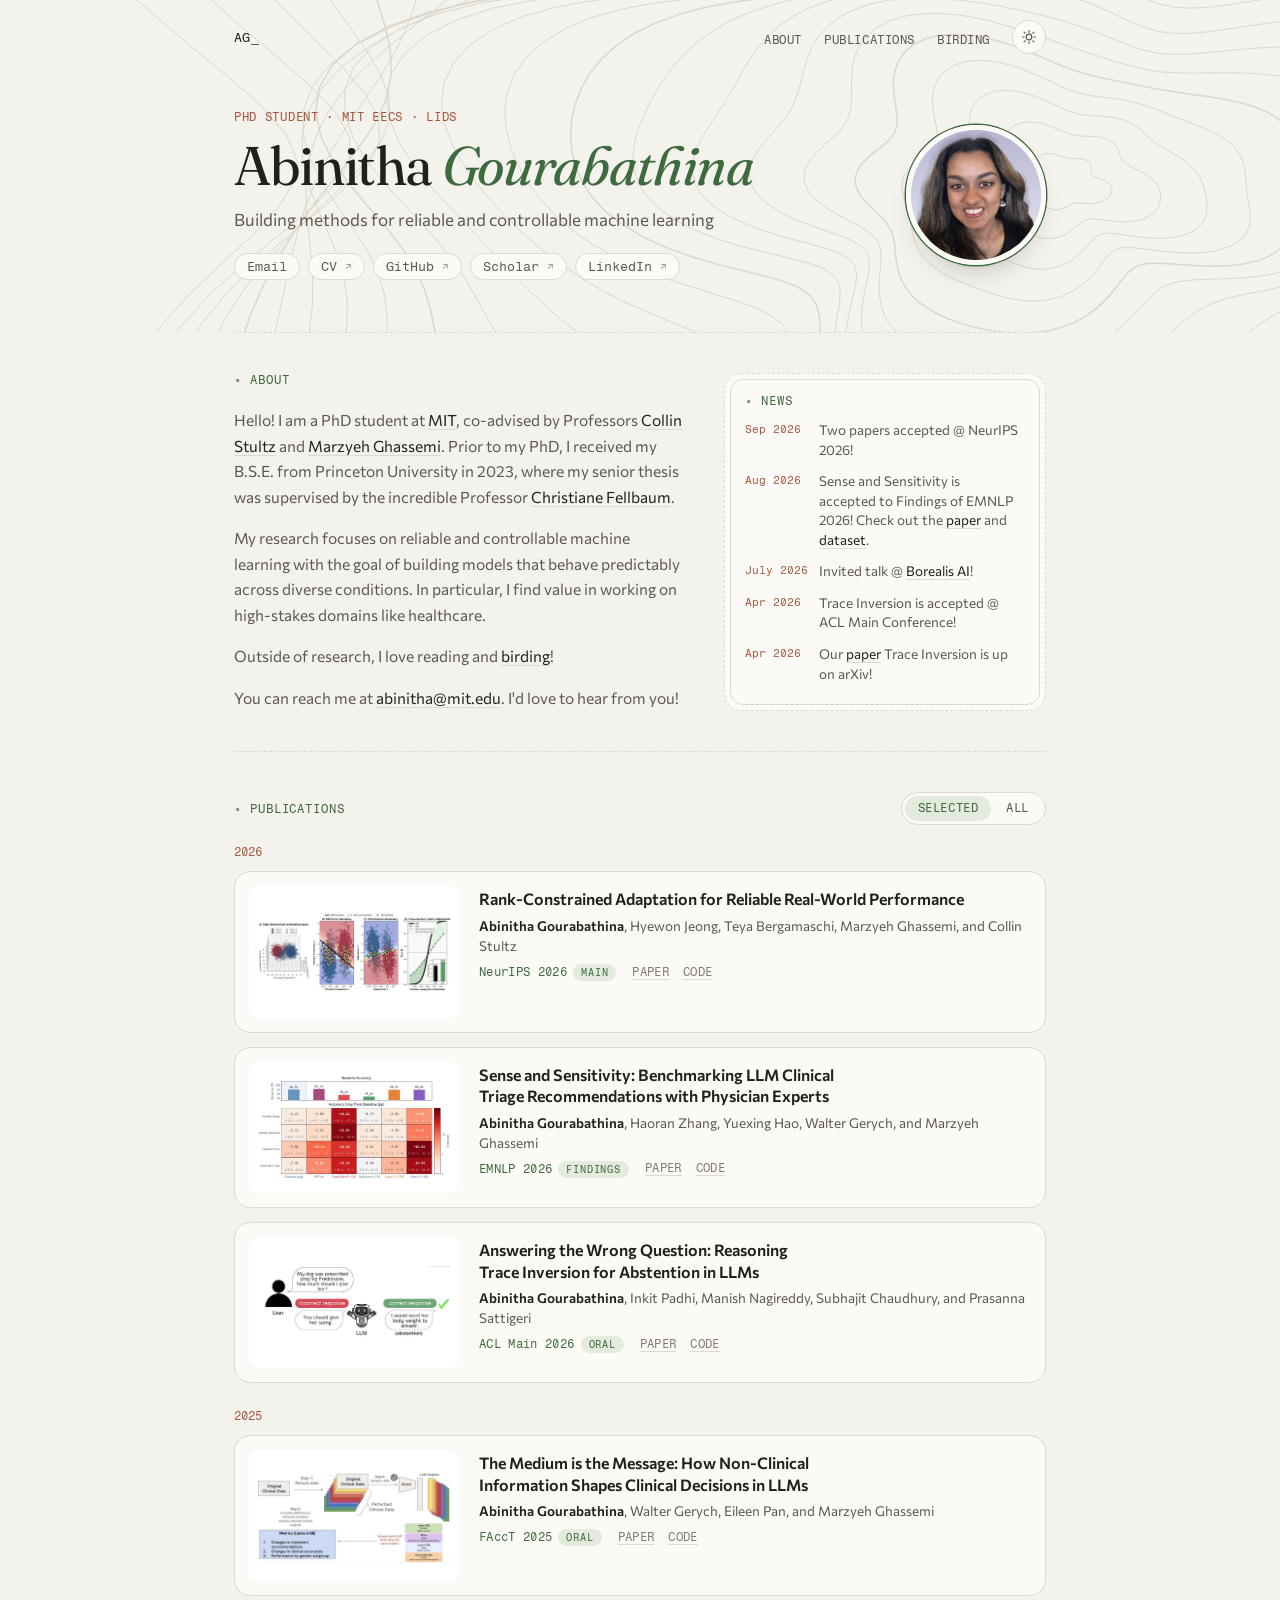
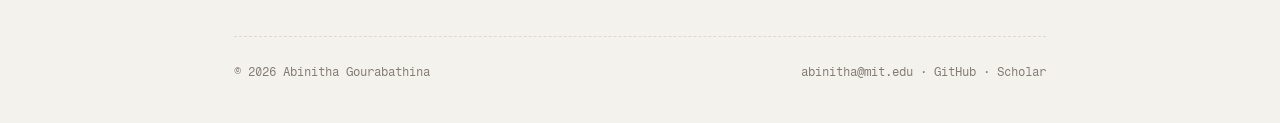
==== commit cfe78bc2: "ordering" ====
--- a/index.html
+++ b/index.html
@@ -248,6 +248,15 @@
             <h3 class="year">2026</h3>
             <ul class="cards">
               <li class="card">
+                <figure class="plate"><img src="assets/files/thumbs/leia.jpg" alt="LEIA decision boundary figure" loading="lazy" /></figure>
+                <div>
+                  <h4 class="pub-title">Rank-Constrained Adaptation for Reliable Real-World Performance</h4>
+                  <p class="authors"><b>Abinitha Gourabathina</b>, Hyewon Jeong, Teya Bergamaschi, Marzyeh Ghassemi, and Collin Stultz</p>
+                  <div class="meta"><span class="venue">NeurIPS 2026<span class="oral">Main</span></span>
+                    <span class="pub-links"><a href="https://arxiv.org/abs/2602.06924" target="_blank" rel="noopener">Paper</a><a href="https://github.com/abinithago/LEIA" target="_blank" rel="noopener">Code</a></span></div>
+                </div>
+              </li>
+              <li class="card">
                 <figure class="plate"><img src="assets/files/thumbs/sen2med.jpg" alt="Sense and Sensitivity overview figure" loading="lazy" onerror="this.closest('.card').classList.add('no-thumb')" /></figure>
                 <div>
                   <h4 class="pub-title">Sense and Sensitivity: Benchmarking LLM Clinical Triage Recommendations with Physician Experts</h4>
@@ -263,15 +272,6 @@
                   <p class="authors"><b>Abinitha Gourabathina</b>, Inkit Padhi, Manish Nagireddy, Subhajit Chaudhury, and Prasanna Sattigeri</p>
                   <div class="meta"><span class="venue">ACL Main 2026<span class="oral">Oral</span></span>
                     <span class="pub-links"><a href="https://arxiv.org/abs/2604.02230" target="_blank" rel="noopener">Paper</a><a href="https://github.com/abinithago/trace-inversion" target="_blank" rel="noopener">Code</a></span></div>
-                </div>
-              </li>
-              <li class="card">
-                <figure class="plate"><img src="assets/files/thumbs/leia.jpg" alt="LEIA decision boundary figure" loading="lazy" /></figure>
-                <div>
-                  <h4 class="pub-title">Rank-Constrained Adaptation for Reliable Real-World Performance</h4>
-                  <p class="authors"><b>Abinitha Gourabathina</b>, Hyewon Jeong, Teya Bergamaschi, Marzyeh Ghassemi, and Collin Stultz</p>
-                  <div class="meta"><span class="venue">NeurIPS 2026<span class="oral">Main</span></span>
-                    <span class="pub-links"><a href="https://arxiv.org/abs/2602.06924" target="_blank" rel="noopener">Paper</a><a href="https://github.com/abinithago/LEIA" target="_blank" rel="noopener">Code</a></span></div>
                 </div>
               </li>
             </ul>
@@ -297,6 +297,23 @@
             <li>
               <span class="yr">2026</span>
               <div>
+                <h4 class="pub-title">Rank-Constrained Adaptation for Reliable Real-World Performance</h4>
+                <p class="authors"><b>Abinitha Gourabathina</b>, Hyewon Jeong, Teya Bergamaschi, Marzyeh Ghassemi, and Collin Stultz</p>
+                <div class="meta"><span class="venue">NeurIPS 2026<span class="oral">Main</span></span>
+                  <span class="pub-links"><a href="https://arxiv.org/abs/2602.06924" target="_blank" rel="noopener">Paper</a><a href="https://github.com/abinithago/LEIA" target="_blank" rel="noopener">Code</a></span></div>
+              </div>
+            </li>
+            <li>
+              <span class="yr"></span>
+              <div>
+                <h4 class="pub-title">Poison-then-Hide: Finetuning-Activated Backdoor Attack on Pretrained Vision Encoders</h4>
+                <p class="authors">Qixuan Jin, <b>Abinitha Gourabathina</b>, Vinith Menon Suriyakumar, Walter Gerych, and Marzyeh Ghassemi</p>
+                <div class="meta"><span class="venue">NeurIPS 2026<span class="oral">Main</span></span></div>
+              </div>
+            </li>
+            <li>
+              <span class="yr"></span>
+              <div>
                 <h4 class="pub-title">Sense and Sensitivity: Benchmarking LLM Clinical Triage Recommendations with Physician Experts</h4>
                 <p class="authors"><b>Abinitha Gourabathina</b>, Haoran Zhang, Yuexing Hao, Walter Gerych, and Marzyeh Ghassemi</p>
                 <div class="meta"><span class="venue">EMNLP 2026<span class="oral">Findings</span></span>
@@ -310,23 +327,6 @@
                 <p class="authors"><b>Abinitha Gourabathina</b>, Inkit Padhi, Manish Nagireddy, Subhajit Chaudhury, and Prasanna Sattigeri</p>
                 <div class="meta"><span class="venue">ACL Main 2026<span class="oral">Oral</span></span>
                   <span class="pub-links"><a href="https://arxiv.org/abs/2604.02230" target="_blank" rel="noopener">Paper</a><a href="https://github.com/abinithago/trace-inversion" target="_blank" rel="noopener">Code</a></span></div>
-              </div>
-            </li>
-            <li>
-              <span class="yr"></span>
-              <div>
-                <h4 class="pub-title">Rank-Constrained Adaptation for Reliable Real-World Performance</h4>
-                <p class="authors"><b>Abinitha Gourabathina</b>, Hyewon Jeong, Teya Bergamaschi, Marzyeh Ghassemi, and Collin Stultz</p>
-                <div class="meta"><span class="venue">NeurIPS 2026<span class="oral">Main</span></span>
-                  <span class="pub-links"><a href="https://arxiv.org/abs/2602.06924" target="_blank" rel="noopener">Paper</a><a href="https://github.com/abinithago/LEIA" target="_blank" rel="noopener">Code</a></span></div>
-              </div>
-            </li>
-            <li>
-              <span class="yr"></span>
-              <div>
-                <h4 class="pub-title">Poison-then-Hide: Finetuning-Activated Backdoor Attack on Pretrained Vision Encoders</h4>
-                <p class="authors">Qixuan Jin, <b>Abinitha Gourabathina</b>, Vinith Menon Suriyakumar, Walter Gerych, and Marzyeh Ghassemi</p>
-                <div class="meta"><span class="venue">NeurIPS 2026<span class="oral">Main</span></span></div>
               </div>
             </li>
             <li>
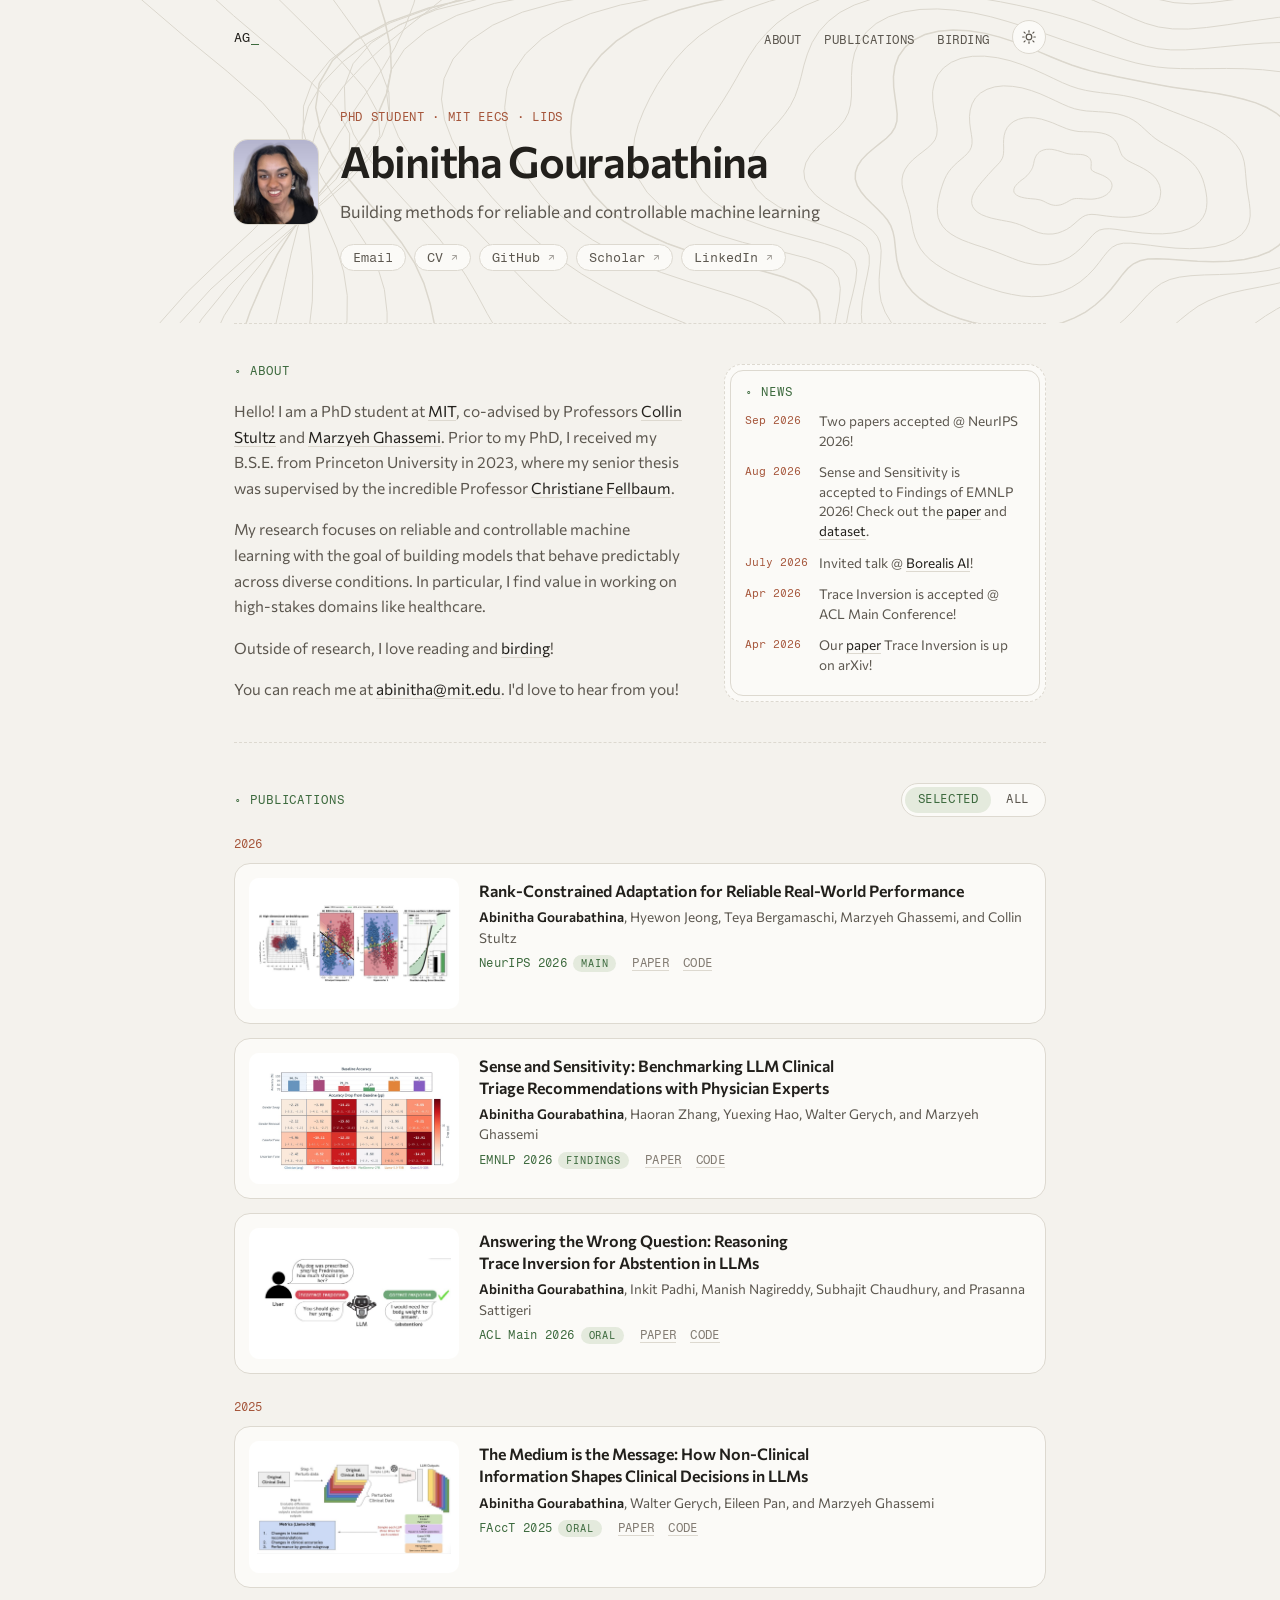
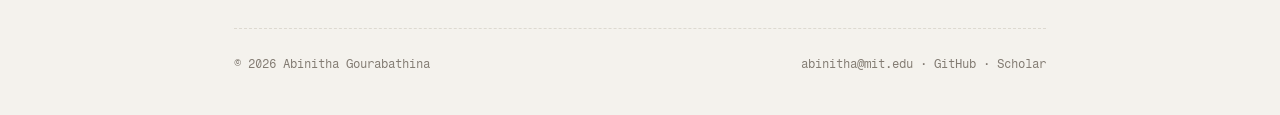
==== commit 4d060f1d: "fonts" ====
--- a/index.html
+++ b/index.html
@@ -46,20 +46,20 @@
     .s-nav ul a:hover { color: var(--accent); }
 
     /* ----- Hero ----- */
-    .hero { position: relative; display: grid; grid-template-columns: minmax(0, 1fr) auto; gap: 28px 40px; align-items: center; padding-block: 36px 52px; }
+    .hero { position: relative; display: grid; grid-template-columns: auto minmax(0, 1fr); gap: 22px; align-items: start; padding-block: 36px 52px; }
     .contours { position: absolute; top: -90px; left: 50%; width: 100vw; transform: translateX(-50%); height: calc(100% + 90px); z-index: 0; pointer-events: none; }
     .contours path { fill: none; stroke: var(--contour); stroke-width: 1; vector-effect: non-scaling-stroke; }
     .contours path.index { stroke-width: 1.5; }
     .hero-text { position: relative; z-index: 1; min-width: 0; }
     .role { font-family: var(--f-mono); font-size: 11.5px; letter-spacing: 0.06em; text-transform: uppercase; color: var(--wing); margin: 0 0 14px; }
-    .hero h1 { font-family: var(--f-display); font-weight: var(--display-weight); letter-spacing: var(--display-tracking); font-size: calc(clamp(2.2rem, 5.6vw, 3.4rem) * var(--display-scale)); line-height: 1.02; margin: 0; text-wrap: balance; }
-    .hero h1 em { font-style: var(--display-em); color: var(--accent); }
+    .hero h1 { font-family: var(--f-body); font-weight: 600; letter-spacing: -0.03em; font-size: clamp(1.9rem, 4.6vw, 2.7rem); line-height: 1.08; margin: 0; text-wrap: balance; color: var(--fg); }
     .tagline { color: var(--muted); font-size: calc(17px * var(--body-scale)); line-height: 1.5; margin: 14px 0 20px; max-width: 32em; text-wrap: pretty; }
     .links { display: flex; flex-wrap: wrap; gap: 8px; font-family: var(--f-mono); font-size: 12.5px; }
     .links a { color: var(--muted); background: var(--surface); border: 1px solid var(--line); border-radius: 999px; padding: 5px 12px; transition: color 0.15s, border-color 0.15s; }
     .links a:hover { color: var(--accent); border-color: var(--accent); }
     .links .arr { font-size: 0.85em; opacity: 0.6; }
-    .portrait { position: relative; z-index: 1; display: block; width: 140px; height: 140px; object-fit: cover; border-radius: 50%; border: 5px solid var(--surface); box-shadow: 0 0 0 1.5px var(--accent), 0 16px 30px -18px var(--shadow); }
+    /* Small rounded photo to the left of the name, aligned with the name line. */
+    .portrait { position: relative; z-index: 1; display: block; order: -1; width: 84px; height: 84px; margin-top: 30px; object-fit: cover; border-radius: 14px; box-shadow: 0 0 0 1px var(--line); }
 
     /* ----- Sections ----- */
     section { padding-block: 40px; border-top: 1.5px dashed var(--line); position: relative; z-index: 1; scroll-margin-top: 16px; }
@@ -128,8 +128,8 @@
       .about { grid-template-columns: 1fr; }
     }
     @media (max-width: 600px) {
-      .hero { grid-template-columns: 1fr; align-items: start; padding-block: 20px 40px; }
-      .portrait { order: -1; width: 108px; height: 108px; }
+      .hero { gap: 16px; padding-block: 20px 40px; }
+      .portrait { width: 64px; height: 64px; margin-top: 26px; border-radius: 12px; }
       .card { grid-template-columns: 1fr; gap: 12px; }
       .nav-right, .s-nav ul { gap: 14px; }
       .pub-list li { grid-template-columns: 1fr; gap: 4px; }
@@ -176,7 +176,7 @@
       <svg class="contours" id="contours" viewBox="0 0 1000 460" preserveAspectRatio="xMidYMid slice" aria-hidden="true"></svg>
       <div class="hero-text">
         <p class="role">PhD Student · MIT EECS · LIDS</p>
-        <h1>Abinitha <em>Gourabathina</em></h1>
+        <h1>Abinitha Gourabathina</h1>
         <p class="tagline">Building methods for reliable and controllable machine learning</p>
         <div class="links">
           <a href="mailto:abinitha@mit.edu">Email</a>
@@ -186,7 +186,7 @@
           <a href="https://www.linkedin.com/in/abinithag" target="_blank" rel="noopener">LinkedIn <span class="arr">↗</span></a>
         </div>
       </div>
-      <img class="portrait" src="assets/files/thumbs/profile.jpg" alt="Portrait of Abinitha Gourabathina" width="168" height="168" />
+      <img class="portrait" src="assets/files/thumbs/profile.jpg" alt="Portrait of Abinitha Gourabathina" width="84" height="84" />
     </div>
 
     <main>
